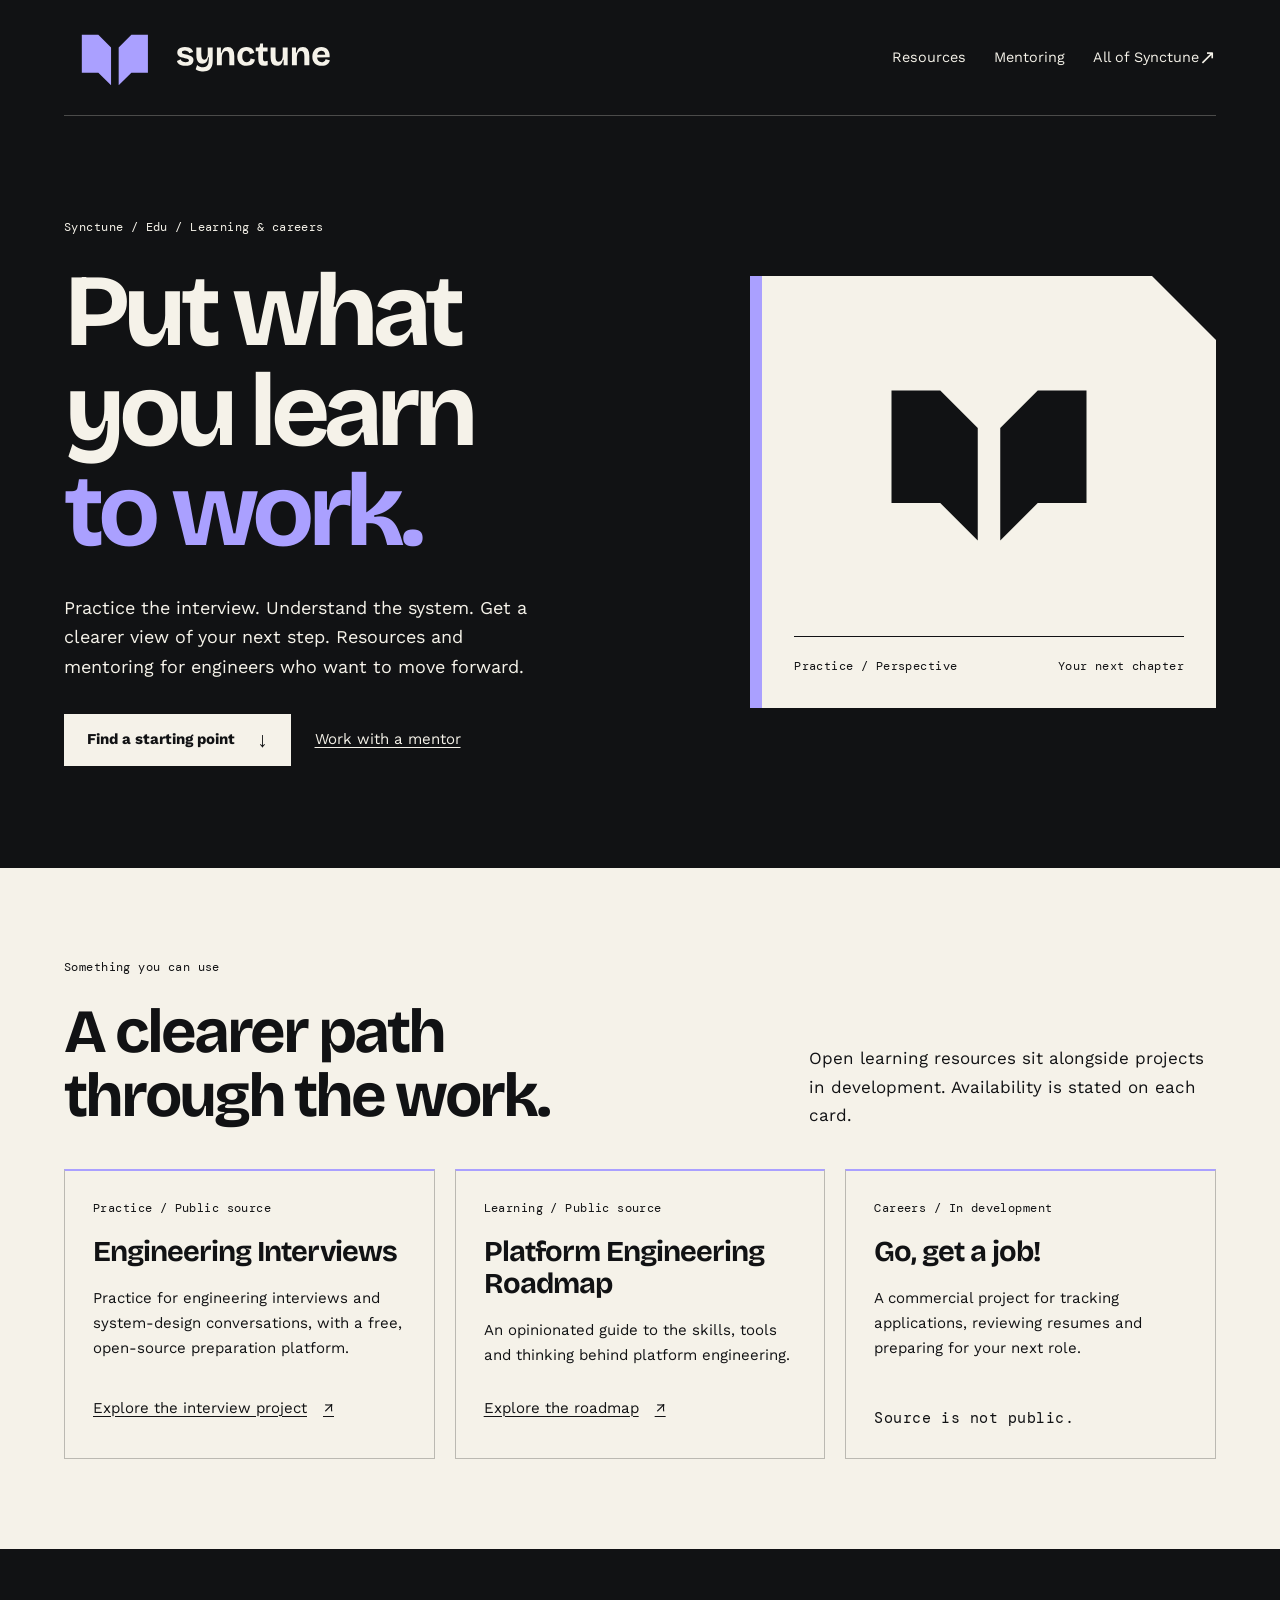
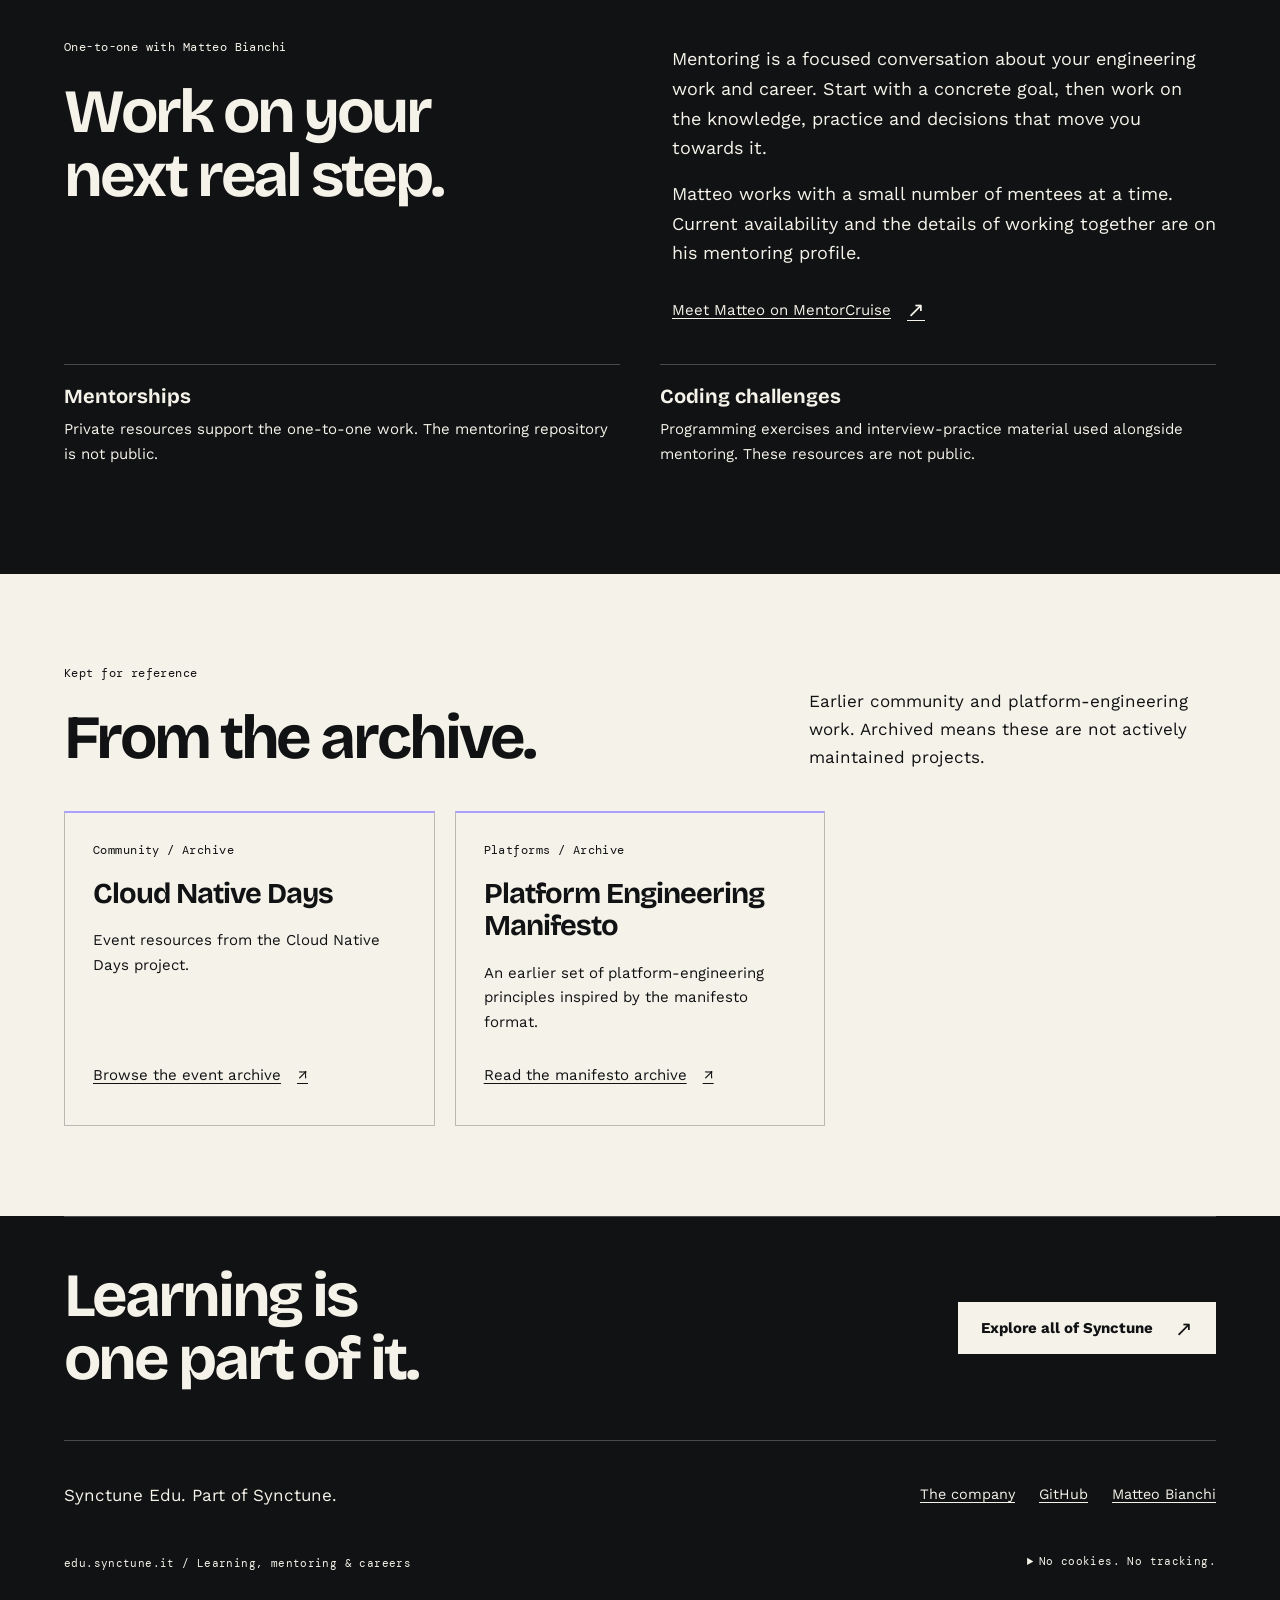
==== index.html @ d2a03fad "Build dependency-free Synctune Edu website" ====
<!doctype html>
<html lang="en">
<head>
  <meta charset="utf-8">
  <meta name="viewport" content="width=device-width, initial-scale=1">
  <meta name="description" content="Synctune Edu brings together engineering interview practice, career tools, platform engineering resources and one-to-one mentoring with Matteo Bianchi.">
  <meta name="theme-color" content="#111214">
  <meta property="og:type" content="website">
  <meta property="og:title" content="Synctune Edu | Put what you learn to work">
  <meta property="og:description" content="Practical resources for engineering, learning and the next step in your career. A branch of Synctune.">
  <meta property="og:url" content="https://edu.synctune.it/">
  <meta property="og:image" content="https://edu.synctune.it/assets/social.png">
  <meta property="og:image:alt" content="Synctune Edu's lavender Open folio symbol and wordmark.">
  <link rel="canonical" href="https://edu.synctune.it/">
  <link rel="icon" href="assets/favicon.svg" type="image/svg+xml">
  <link rel="apple-touch-icon" href="assets/apple-touch-icon.png">
  <link rel="stylesheet" href="assets/styles.css">
  <link rel="stylesheet" href="assets/brand.css">
  <link rel="preload" href="assets/fonts/BricolageGrotesque-Bold.ttf" as="font" type="font/ttf" crossorigin>
  <title>Synctune Edu | Put what you learn to work</title>
</head>
<body>
  <a class="skip-link" href="#main">Skip to content</a>
  <header class="site-header wrap">
    <a class="brand" href="index.html"><img src="assets/logo.svg" alt="Synctune Edu home" width="881" height="320"></a>
    <nav class="site-nav" aria-label="Main navigation"><a href="#resources">Resources</a><a href="#mentoring">Mentoring</a><a href="https://synctune.it">All of Synctune <span class="arrow" aria-hidden="true">&#8599;</span></a></nav>
  </header>
  <main id="main" tabindex="-1">
    <section class="branch-hero wrap" aria-labelledby="hero-title">
      <div class="hero-copy"><p class="eyebrow">Synctune / Edu / Learning &amp; careers</p><h1 id="hero-title">Put what<br>you learn<br><span class="accent">to work.</span></h1><p>Practice the interview. Understand the system. Get a clearer view of your next step. Resources and mentoring for engineers who want to move forward.</p><div class="actions"><a class="button" href="#resources">Find a starting point <span class="arrow" aria-hidden="true">&#8595;</span></a><a class="text-link" href="#mentoring">Work with a mentor</a></div></div>
      <div class="hero-art folio" aria-hidden="true"><img src="assets/symbol-ink.svg" alt="" width="320" height="320"><div class="art-caption"><span>Practice / Perspective</span><span>Your next chapter</span></div></div>
    </section>
    <section id="resources" class="section light" aria-labelledby="resources-title">
      <div class="wrap">
        <div class="section-heading"><div><p class="eyebrow">Something you can use</p><h2 id="resources-title">A clearer path<br>through the work.</h2></div><p>Open learning resources sit alongside projects in development. Availability is stated on each card.</p></div>
        <div class="cards">
          <article class="card"><p class="meta">Practice / Public source</p><h3>Engineering Interviews</h3><p>Practice for engineering interviews and system-design conversations, with a free, open-source preparation platform.</p><a class="text-link" href="https://github.com/mbianchidev/engineering-interviews">Explore the interview project <span aria-hidden="true">&#8599;</span></a></article>
          <article class="card"><p class="meta">Learning / Public source</p><h3>Platform Engineering Roadmap</h3><p>An opinionated guide to the skills, tools and thinking behind platform engineering.</p><a class="text-link" href="https://github.com/mbianchidev/platform-engineering-roadmap">Explore the roadmap <span aria-hidden="true">&#8599;</span></a></article>
          <article class="card"><p class="meta">Careers / In development</p><h3>Go, get a job!</h3><p>A commercial project for tracking applications, reviewing resumes and preparing for your next role.</p><p class="availability">Source is not public.</p></article>
        </div>
      </div>
    </section>
    <section id="mentoring" class="section wrap" aria-labelledby="mentoring-title">
      <div class="split">
        <div><p class="eyebrow">One-to-one with Matteo Bianchi</p><h2 id="mentoring-title">Work on your<br>next real step.</h2></div>
        <div class="split-copy"><p>Mentoring is a focused conversation about your engineering work and career. Start with a concrete goal, then work on the knowledge, practice and decisions that move you towards it.</p><p>Matteo works with a small number of mentees at a time. Current availability and the details of working together are on his mentoring profile.</p><a class="text-link" href="https://mentorcruise.com/mentor/matteobianchi/">Meet Matteo on MentorCruise <span class="arrow" aria-hidden="true">&#8599;</span></a></div>
      </div>
      <ul class="service-list">
        <li><strong>Mentorships</strong><span>Private resources support the one-to-one work. The mentoring repository is not public.</span></li>
        <li><strong>Coding challenges</strong><span>Programming exercises and interview-practice material used alongside mentoring. These resources are not public.</span></li>
      </ul>
    </section>
    <section class="section light" aria-labelledby="archive-title">
      <div class="wrap"><div class="section-heading"><div><p class="eyebrow">Kept for reference</p><h2 id="archive-title">From the archive.</h2></div><p>Earlier community and platform-engineering work. Archived means these are not actively maintained projects.</p></div>
        <div class="cards">
          <article class="card"><p class="meta">Community / Archive</p><h3>Cloud Native Days</h3><p>Event resources from the Cloud Native Days project.</p><a class="text-link" href="https://github.com/mbianchidev/cloud-native-days">Browse the event archive <span aria-hidden="true">&#8599;</span></a></article>
          <article class="card"><p class="meta">Platforms / Archive</p><h3>Platform Engineering Manifesto</h3><p>An earlier set of platform-engineering principles inspired by the manifesto format.</p><a class="text-link" href="https://github.com/mbianchidev/platform-engineering-manifesto">Read the manifesto archive <span aria-hidden="true">&#8599;</span></a></article>
        </div>
      </div>
    </section>
    <div class="contact-band wrap"><h2>Learning is<br>one part of it.</h2><a class="button" href="https://synctune.it/projects.html">Explore all of Synctune <span class="arrow" aria-hidden="true">&#8599;</span></a></div>
  </main>
  <footer class="site-footer wrap">
    <div class="footer-top"><p>Synctune Edu. Part of Synctune.</p><nav class="footer-links" aria-label="Footer navigation"><a href="https://synctune.it">The company</a><a href="https://github.com/synctune-edu">GitHub</a><a href="https://mbianchi.dev">Matteo Bianchi</a></nav></div>
    <div class="footer-bottom"><span>edu.synctune.it / Learning, mentoring &amp; careers</span><details class="privacy"><summary>No cookies. No tracking.</summary><p>No analytics, cookies or third-party widgets load on this page. Fonts and artwork are local. Hosting providers may process standard request data; mentoring platforms and other linked sites have their own privacy policies.</p></details></div>
  </footer>
</body>
</html>
---- assets/styles.css ----
@font-face {
  font-family: "Bricolage Grotesque";
  src: url("fonts/BricolageGrotesque-Bold.ttf") format("truetype");
  font-weight: 700;
  font-style: normal;
  font-display: swap;
}

@font-face {
  font-family: "Work Sans";
  src: url("fonts/WorkSans-Regular.ttf") format("truetype");
  font-weight: 400;
  font-style: normal;
  font-display: swap;
}

@font-face {
  font-family: "Work Sans";
  src: url("fonts/WorkSans-Bold.ttf") format("truetype");
  font-weight: 700;
  font-style: normal;
  font-display: swap;
}

@font-face {
  font-family: "DM Mono";
  src: url("fonts/DMMono-Regular.ttf") format("truetype");
  font-weight: 400;
  font-style: normal;
  font-display: swap;
}

:root {
  color-scheme: dark;
  --ink: #111214;
  --paper: #F5F2E9;
  --rule: rgb(245 242 233 / 25%);
  --gutter: clamp(20px, 5vw, 80px);
  font-family: "Work Sans", sans-serif;
  font-synthesis: none;
  color: var(--paper);
  background: var(--ink);
}

* { box-sizing: border-box; }

html { scroll-padding-top: 24px; }

body {
  margin: 0;
  font-size: 17px;
  line-height: 1.65;
}

::selection {
  color: var(--ink);
  background: var(--signal);
}

a {
  color: inherit;
  text-underline-offset: 0.22em;
  text-decoration-thickness: 1px;
}

:focus-visible {
  outline: 3px solid currentColor;
  outline-offset: 6px;
}

img {
  display: block;
  max-width: 100%;
  height: auto;
}

h1,
h2,
h3,
p,
figure { margin: 0; }

h1,
h2,
h3 {
  font-family: "Bricolage Grotesque", sans-serif;
  font-weight: 700;
  text-wrap: balance;
}

h1 {
  font-size: clamp(3.75rem, 8vw, 7.5rem);
  line-height: 0.98;
  letter-spacing: -0.065em;
}

h2 {
  font-size: clamp(2.4rem, 4.8vw, 4.5rem);
  line-height: 1.04;
  letter-spacing: -0.05em;
}

h3 {
  font-size: 1.8rem;
  line-height: 1.12;
  letter-spacing: -0.035em;
}

p { max-width: 62ch; }
p + p { margin-top: 1rem; }

.wrap {
  width: min(1280px, calc(100% - var(--gutter) * 2));
  margin-inline: auto;
}

.skip-link {
  position: absolute;
  z-index: 10;
  top: 12px;
  left: var(--gutter);
  padding: 12px 20px;
  color: var(--ink);
  background: var(--paper);
  transform: translateY(-160%);
}

.skip-link:focus { transform: none; }

.site-header {
  display: flex;
  justify-content: space-between;
  align-items: center;
  gap: 20px;
  min-height: 116px;
  border-bottom: 1px solid var(--rule);
}

.brand {
  display: block;
  flex: 0 0 auto;
  width: 280px;
}

.site-nav {
  display: flex;
  flex-wrap: wrap;
  align-items: center;
  gap: 8px 28px;
}

.site-nav a,
.footer-links a {
  display: inline-flex;
  align-items: center;
  min-height: 44px;
  font-size: 0.9rem;
}

.site-nav a { text-decoration: none; }
.site-nav a:hover { color: var(--signal); text-decoration: underline; }

.eyebrow,
.meta,
.art-caption,
.availability,
.footer-bottom {
  font-family: "DM Mono", monospace;
  font-size: 0.75rem;
  font-weight: 400;
  letter-spacing: 0.035em;
  line-height: 1.6;
}

.eyebrow { margin-bottom: 24px; }
.accent { color: var(--signal); }

.branch-hero {
  display: grid;
  grid-template-columns: 1.15fr 0.85fr;
  align-items: center;
  gap: 56px;
  padding-block: clamp(56px, 8vw, 112px);
}

.hero-copy > p:not(.eyebrow) {
  max-width: 44ch;
  margin-top: 30px;
  font-size: 1.125rem;
}

.actions {
  display: flex;
  align-items: center;
  flex-wrap: wrap;
  gap: 12px 24px;
  margin-top: 32px;
}

.button {
  display: inline-flex;
  align-items: center;
  justify-content: center;
  gap: 22px;
  min-height: 52px;
  padding: 12px 22px;
  border: 1px solid var(--paper);
  color: var(--ink);
  background: var(--paper);
  font-size: 0.94rem;
  font-weight: 700;
  line-height: 1.4;
  text-decoration: none;
}

.button:hover {
  border-color: var(--signal);
  background: var(--signal);
}

.light .button {
  border-color: var(--ink);
  color: var(--paper);
  background: var(--ink);
}

.light .button:hover {
  color: var(--ink);
  background: var(--paper);
}

.text-link {
  display: inline-flex;
  align-items: center;
  gap: 16px;
  min-height: 44px;
  font-size: 0.94rem;
}

.arrow {
  display: inline-block;
  flex: 0 0 auto;
  font-family: sans-serif;
  font-size: 1.4em;
  line-height: 1;
}

.hero-art {
  position: relative;
  display: flex;
  flex-direction: column;
  align-items: center;
  justify-content: center;
  min-height: 420px;
  padding: 32px;
  border-block: 1px solid var(--rule);
  isolation: isolate;
}

.hero-art > img {
  z-index: 1;
  width: min(100%, 300px);
}

.art-caption {
  z-index: 1;
  display: flex;
  justify-content: space-between;
  flex-wrap: wrap;
  gap: 12px;
  width: 100%;
  margin-top: 28px;
}

.section { padding-block: clamp(56px, 7vw, 96px); }

.light {
  color-scheme: light;
  --rule: rgb(17 18 20 / 25%);
  color: var(--ink);
  background: var(--paper);
}

.section-heading {
  display: flex;
  align-items: end;
  justify-content: space-between;
  gap: 32px;
  margin-bottom: 40px;
}

.section-heading h2 { max-width: 17ch; }
.section-heading > p { max-width: 37ch; }

.feature {
  display: grid;
  grid-template-columns: 0.85fr 1.15fr;
  align-items: center;
  gap: 56px;
}

.feature-art {
  display: flex;
  flex-direction: column;
  align-items: center;
  justify-content: center;
  min-height: 310px;
  padding: 32px;
  border-top: 4px solid var(--signal);
  color: var(--paper);
  background: var(--ink);
}

.feature-art img { width: 180px; }
.feature-art .meta { margin-top: 16px; }

.feature-type {
  color: var(--signal);
  font-family: "Bricolage Grotesque", sans-serif;
  font-size: clamp(5rem, 12vw, 10rem);
  line-height: 1;
  letter-spacing: -0.07em;
}

.feature-copy h2 { margin-bottom: 24px; }
.feature-copy .meta { margin-bottom: 16px; }

.cards {
  display: grid;
  grid-template-columns: repeat(3, minmax(0, 1fr));
  gap: 20px;
}

.card {
  display: flex;
  flex-direction: column;
  align-items: start;
  gap: 18px;
  min-height: 272px;
  padding: 28px;
  border: 1px solid var(--rule);
  border-top: 2px solid var(--signal);
}

.card h3 { overflow-wrap: anywhere; }
.card p:not(.meta) { font-size: 0.94rem; }
.card > a,
.card > .availability { margin-top: auto; }
.availability { padding-top: 8px; color: var(--signal); }
.light .availability { color: var(--ink); }

.split {
  display: grid;
  grid-template-columns: 1fr 1fr;
  gap: 64px;
  align-items: start;
}

.split h2 { max-width: 14ch; }
.split-copy { padding-top: 6px; }
.split-copy > p { font-size: 1.125rem; }
.split-copy .text-link { margin-top: 20px; }

.note {
  margin-top: 36px;
  padding-left: 24px;
  border-left: 2px solid var(--signal);
  font-size: 0.875rem;
}

.service-list {
  display: grid;
  grid-template-columns: 1fr 1fr;
  gap: 0 40px;
  padding: 0;
  margin: 32px 0 0;
  list-style: none;
}

.service-list li {
  padding-block: 18px;
  border-top: 1px solid var(--rule);
}

.service-list strong {
  display: block;
  font-family: "Bricolage Grotesque", sans-serif;
  font-size: 1.25rem;
  line-height: 1.3;
}

.service-list span { display: block; margin-top: 8px; font-size: 0.94rem; }

.contact-band {
  display: flex;
  align-items: center;
  flex-wrap: wrap;
  justify-content: space-between;
  gap: 32px;
  padding-block: 48px;
  border-top: 1px solid var(--rule);
}

.contact-band h2 { max-width: 17ch; }

.site-footer {
  padding-block: 32px;
  border-top: 1px solid var(--rule);
}

.footer-top,
.footer-bottom {
  display: flex;
  flex-wrap: wrap;
  justify-content: space-between;
  align-items: center;
  gap: 16px 32px;
}

.footer-top { margin-bottom: 24px; }
.footer-links { display: flex; flex-wrap: wrap; gap: 4px 24px; }
.footer-bottom { font-size: 0.6875rem; }
.footer-bottom > a { display: inline-flex; align-items: center; min-height: 44px; }

.privacy { max-width: 65ch; }
.privacy summary { cursor: pointer; min-height: 44px; padding-block: 12px; }
.privacy p { margin-block: 8px 20px; font-family: "Work Sans", sans-serif; font-size: 0.875rem; letter-spacing: normal; }

@media (max-width: 1000px) {
  .branch-hero { gap: 32px; }
  h1 { font-size: clamp(3.5rem, 8vw, 6rem); }
  .hero-art { min-height: 350px; padding: 20px; }
  .cards { grid-template-columns: repeat(2, minmax(0, 1fr)); }
  .feature { gap: 32px; }
  .split { gap: 32px; }
}

@media (max-width: 700px) {
  .site-header { flex-direction: column; align-items: start; gap: 0; padding-bottom: 16px; }
  .brand { width: 248px; margin-left: -8px; }
  .site-nav { width: 100%; justify-content: space-between; gap: 8px 16px; }
  .site-nav a { font-size: 0.875rem; }
  .branch-hero { grid-template-columns: 1fr; gap: 44px; }
  h1 { font-size: clamp(3.5rem, 12.5vw, 5.5rem); }
  .hero-art { min-height: 320px; }
  .hero-art > img { width: 220px; }
  .cards,
  .feature,
  .split,
  .service-list { grid-template-columns: 1fr; }
  .section-heading { flex-direction: column; align-items: start; }
  .feature-art { min-height: 260px; }
  .card { min-height: 230px; }
  .contact-band .button { max-width: 100%; }
}

@media (prefers-reduced-motion: no-preference) {
  .button { transition: background-color 160ms ease, border-color 160ms ease; }
}

@media print {
  :root { color-scheme: light; color: #111214; background: white; }
  .site-header, .site-footer, .hero-art { display: none; }
  .branch-hero { display: block; }
  .accent, .availability { color: #111214; }
  .cards { grid-template-columns: 1fr 1fr; }
  .card { break-inside: avoid; border-color: #111214; }
}
---- assets/brand.css ----
:root { --signal: #AAA0FF; }

.folio {
  border: 0;
  border-left: 12px solid var(--signal);
  color: var(--ink);
  background: var(--paper);
}

.folio::after {
  content: "";
  position: absolute;
  top: 0;
  right: 0;
  width: 64px;
  height: 64px;
  background: var(--ink);
  clip-path: polygon(0 0, 100% 0, 100% 100%);
}

.folio .art-caption {
  padding-top: 20px;
  border-top: 1px solid var(--ink);
}
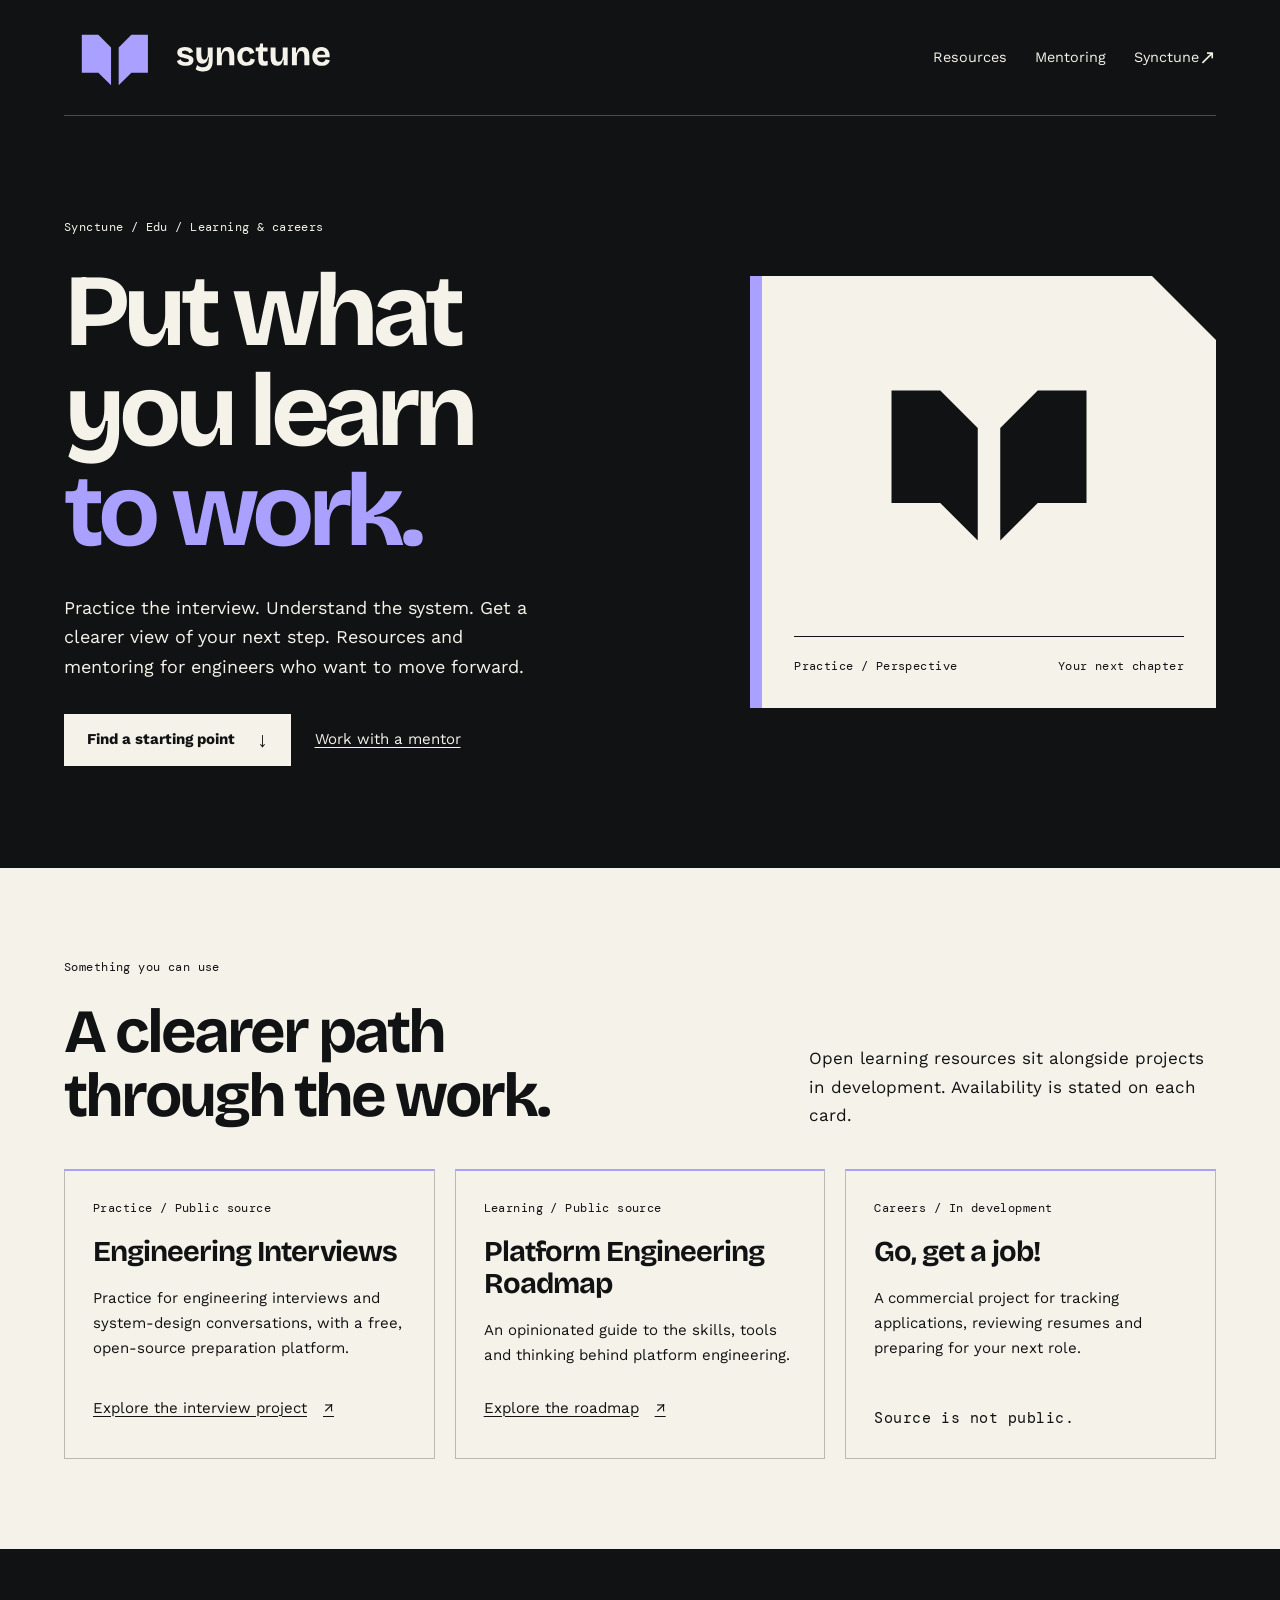
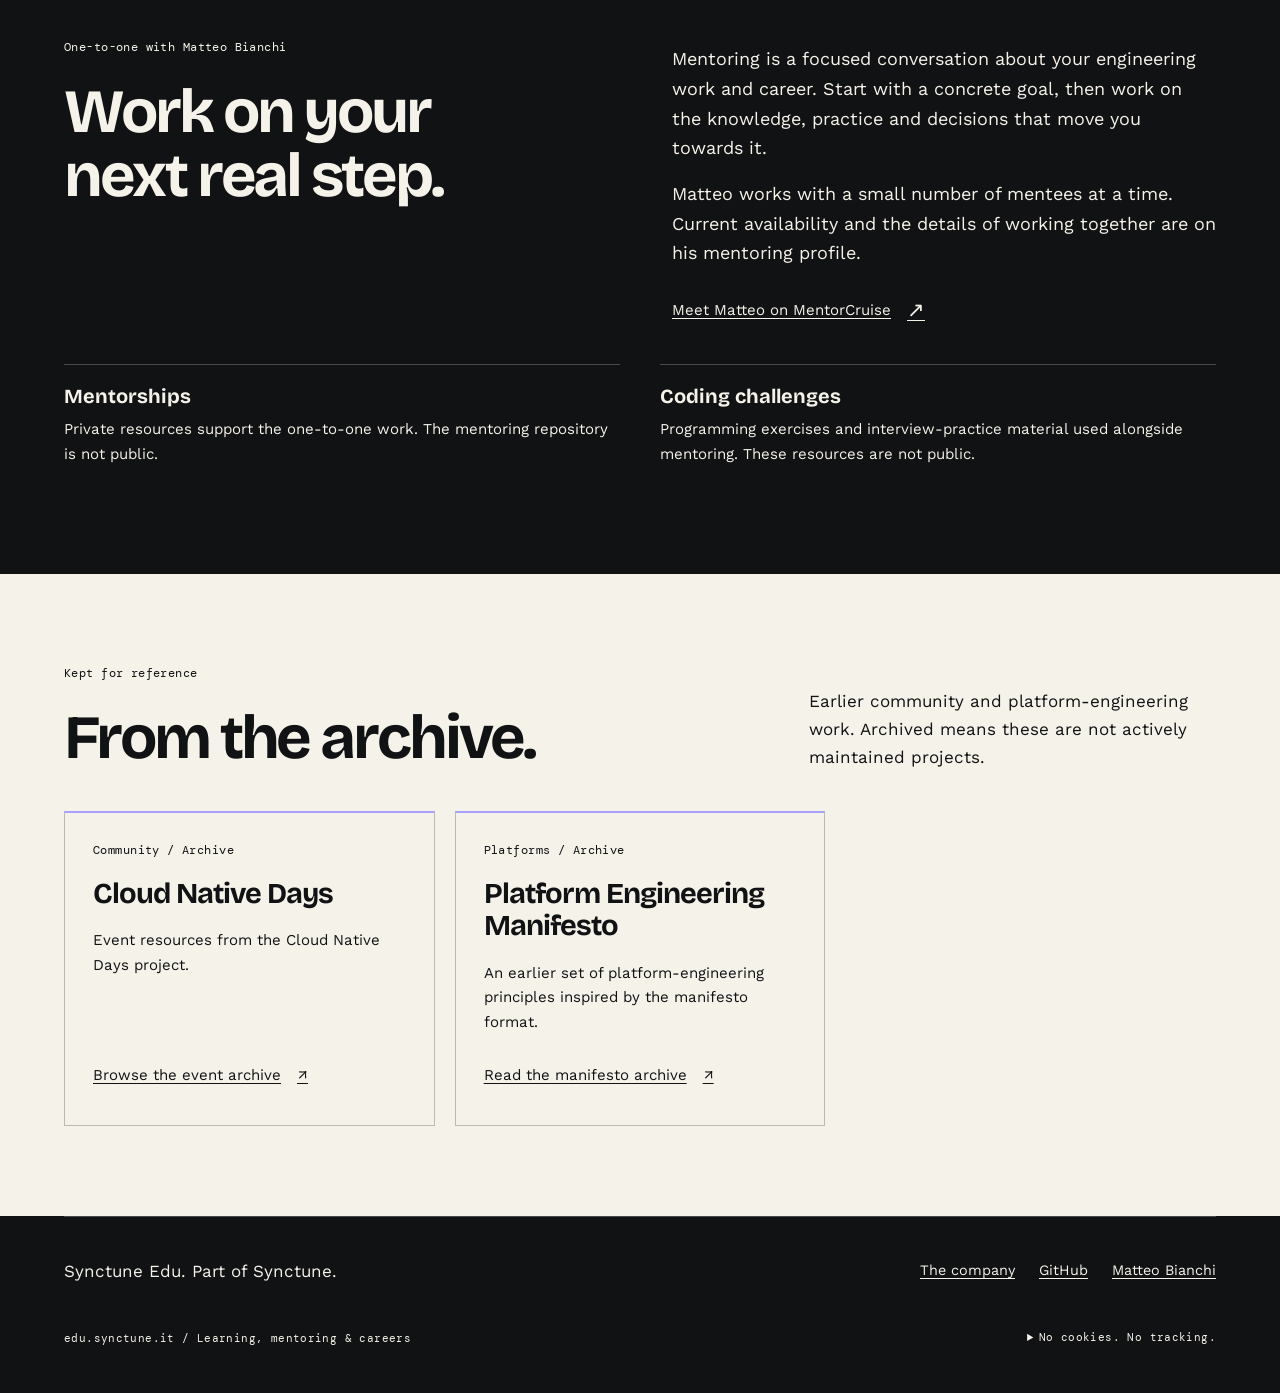
==== commit 54fae42d: "Keep branch website focused on its own work" ====
--- a/index.html
+++ b/index.html
@@ -23,7 +23,7 @@
   <a class="skip-link" href="#main">Skip to content</a>
   <header class="site-header wrap">
     <a class="brand" href="index.html"><img src="assets/logo.svg" alt="Synctune Edu home" width="881" height="320"></a>
-    <nav class="site-nav" aria-label="Main navigation"><a href="#resources">Resources</a><a href="#mentoring">Mentoring</a><a href="https://synctune.it">All of Synctune <span class="arrow" aria-hidden="true">&#8599;</span></a></nav>
+    <nav class="site-nav" aria-label="Main navigation"><a href="#resources">Resources</a><a href="#mentoring">Mentoring</a><a href="https://synctune.it">Synctune <span class="arrow" aria-hidden="true">&#8599;</span></a></nav>
   </header>
   <main id="main" tabindex="-1">
     <section class="branch-hero wrap" aria-labelledby="hero-title">
@@ -58,7 +58,6 @@
         </div>
       </div>
     </section>
-    <div class="contact-band wrap"><h2>Learning is<br>one part of it.</h2><a class="button" href="https://synctune.it/projects.html">Explore all of Synctune <span class="arrow" aria-hidden="true">&#8599;</span></a></div>
   </main>
   <footer class="site-footer wrap">
     <div class="footer-top"><p>Synctune Edu. Part of Synctune.</p><nav class="footer-links" aria-label="Footer navigation"><a href="https://synctune.it">The company</a><a href="https://github.com/synctune-edu">GitHub</a><a href="https://mbianchi.dev">Matteo Bianchi</a></nav></div>
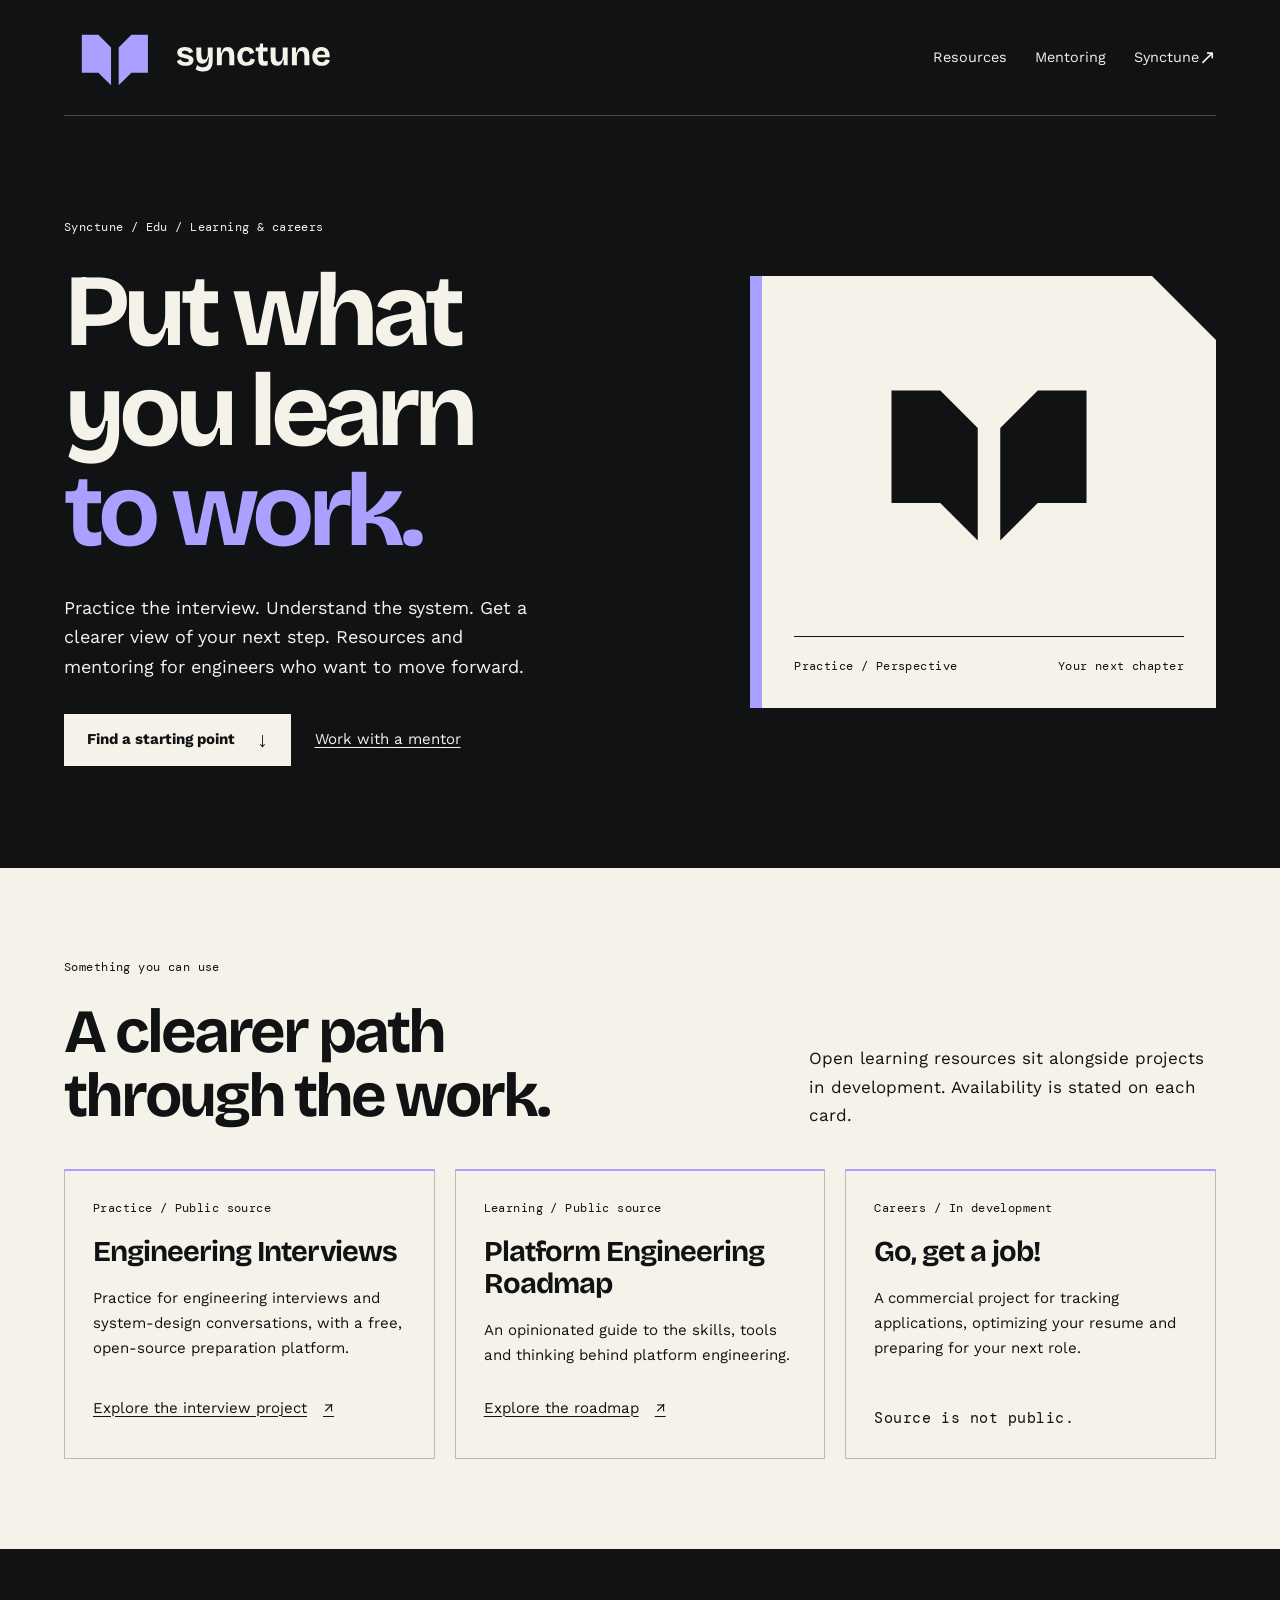
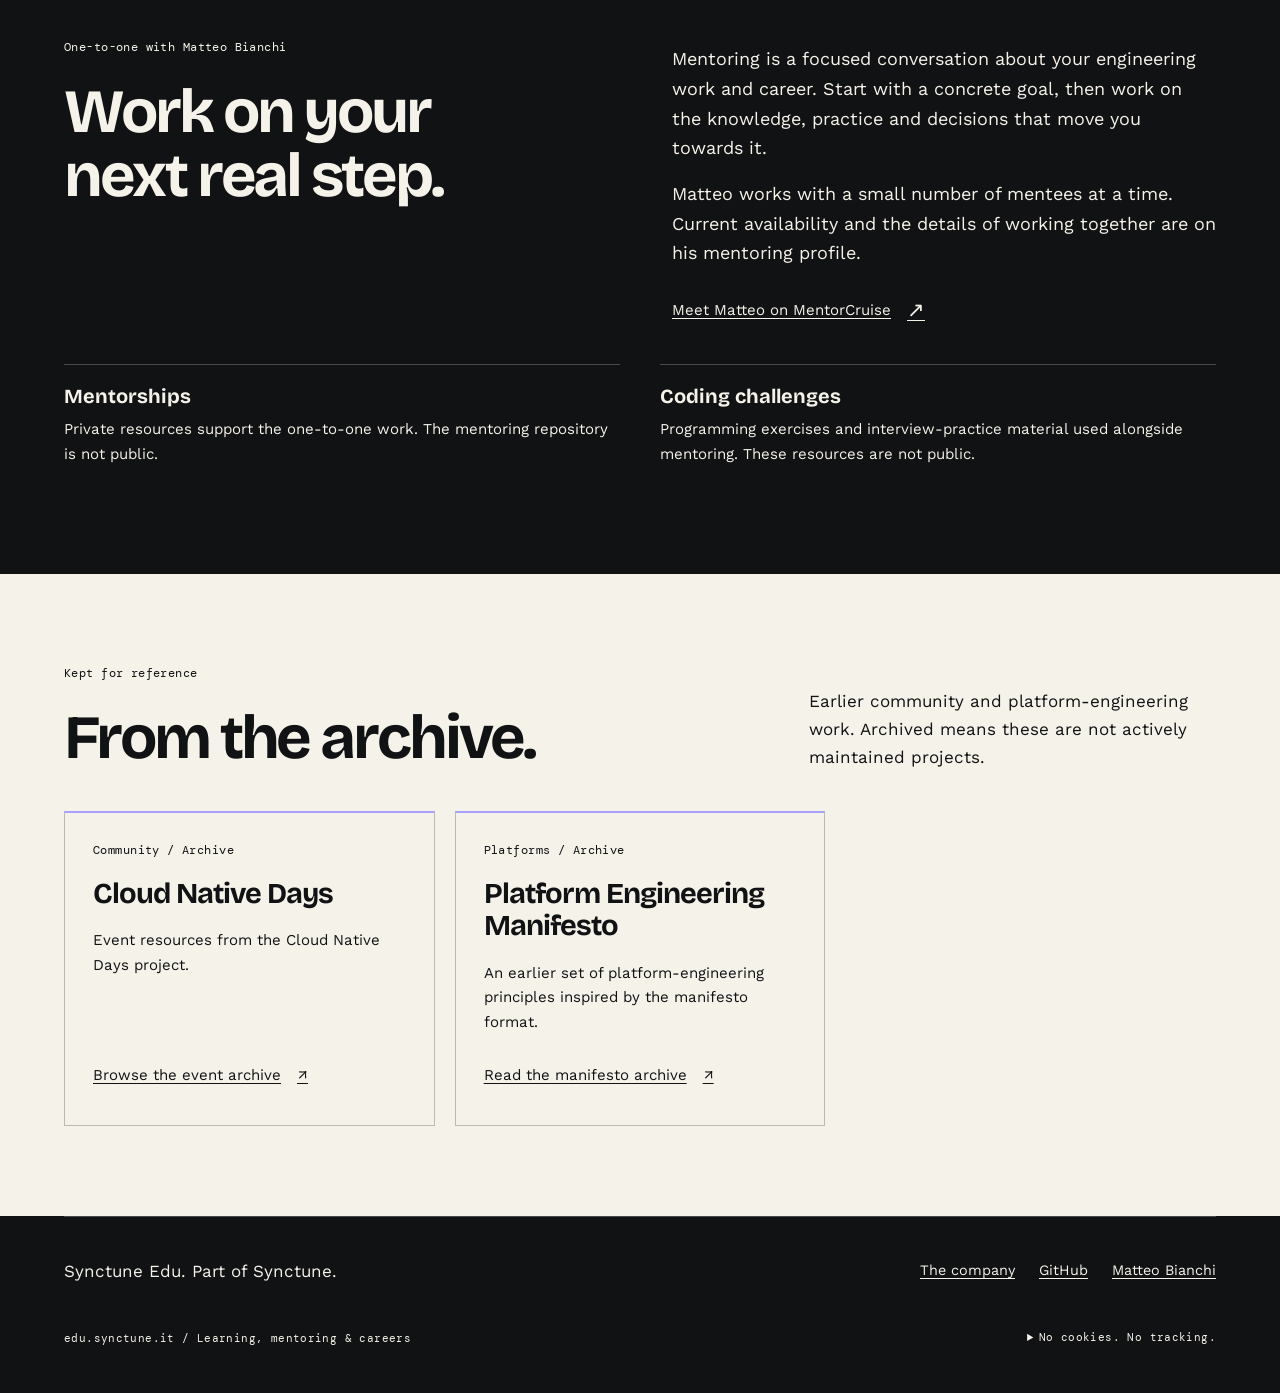
==== commit 373ade60: "Describe resume optimization in the careers project" ====
--- a/index.html
+++ b/index.html
@@ -36,7 +36,7 @@
         <div class="cards">
           <article class="card"><p class="meta">Practice / Public source</p><h3>Engineering Interviews</h3><p>Practice for engineering interviews and system-design conversations, with a free, open-source preparation platform.</p><a class="text-link" href="https://github.com/mbianchidev/engineering-interviews">Explore the interview project <span aria-hidden="true">&#8599;</span></a></article>
           <article class="card"><p class="meta">Learning / Public source</p><h3>Platform Engineering Roadmap</h3><p>An opinionated guide to the skills, tools and thinking behind platform engineering.</p><a class="text-link" href="https://github.com/mbianchidev/platform-engineering-roadmap">Explore the roadmap <span aria-hidden="true">&#8599;</span></a></article>
-          <article class="card"><p class="meta">Careers / In development</p><h3>Go, get a job!</h3><p>A commercial project for tracking applications, reviewing resumes and preparing for your next role.</p><p class="availability">Source is not public.</p></article>
+          <article class="card"><p class="meta">Careers / In development</p><h3>Go, get a job!</h3><p>A commercial project for tracking applications, optimizing your resume and preparing for your next role.</p><p class="availability">Source is not public.</p></article>
         </div>
       </div>
     </section>
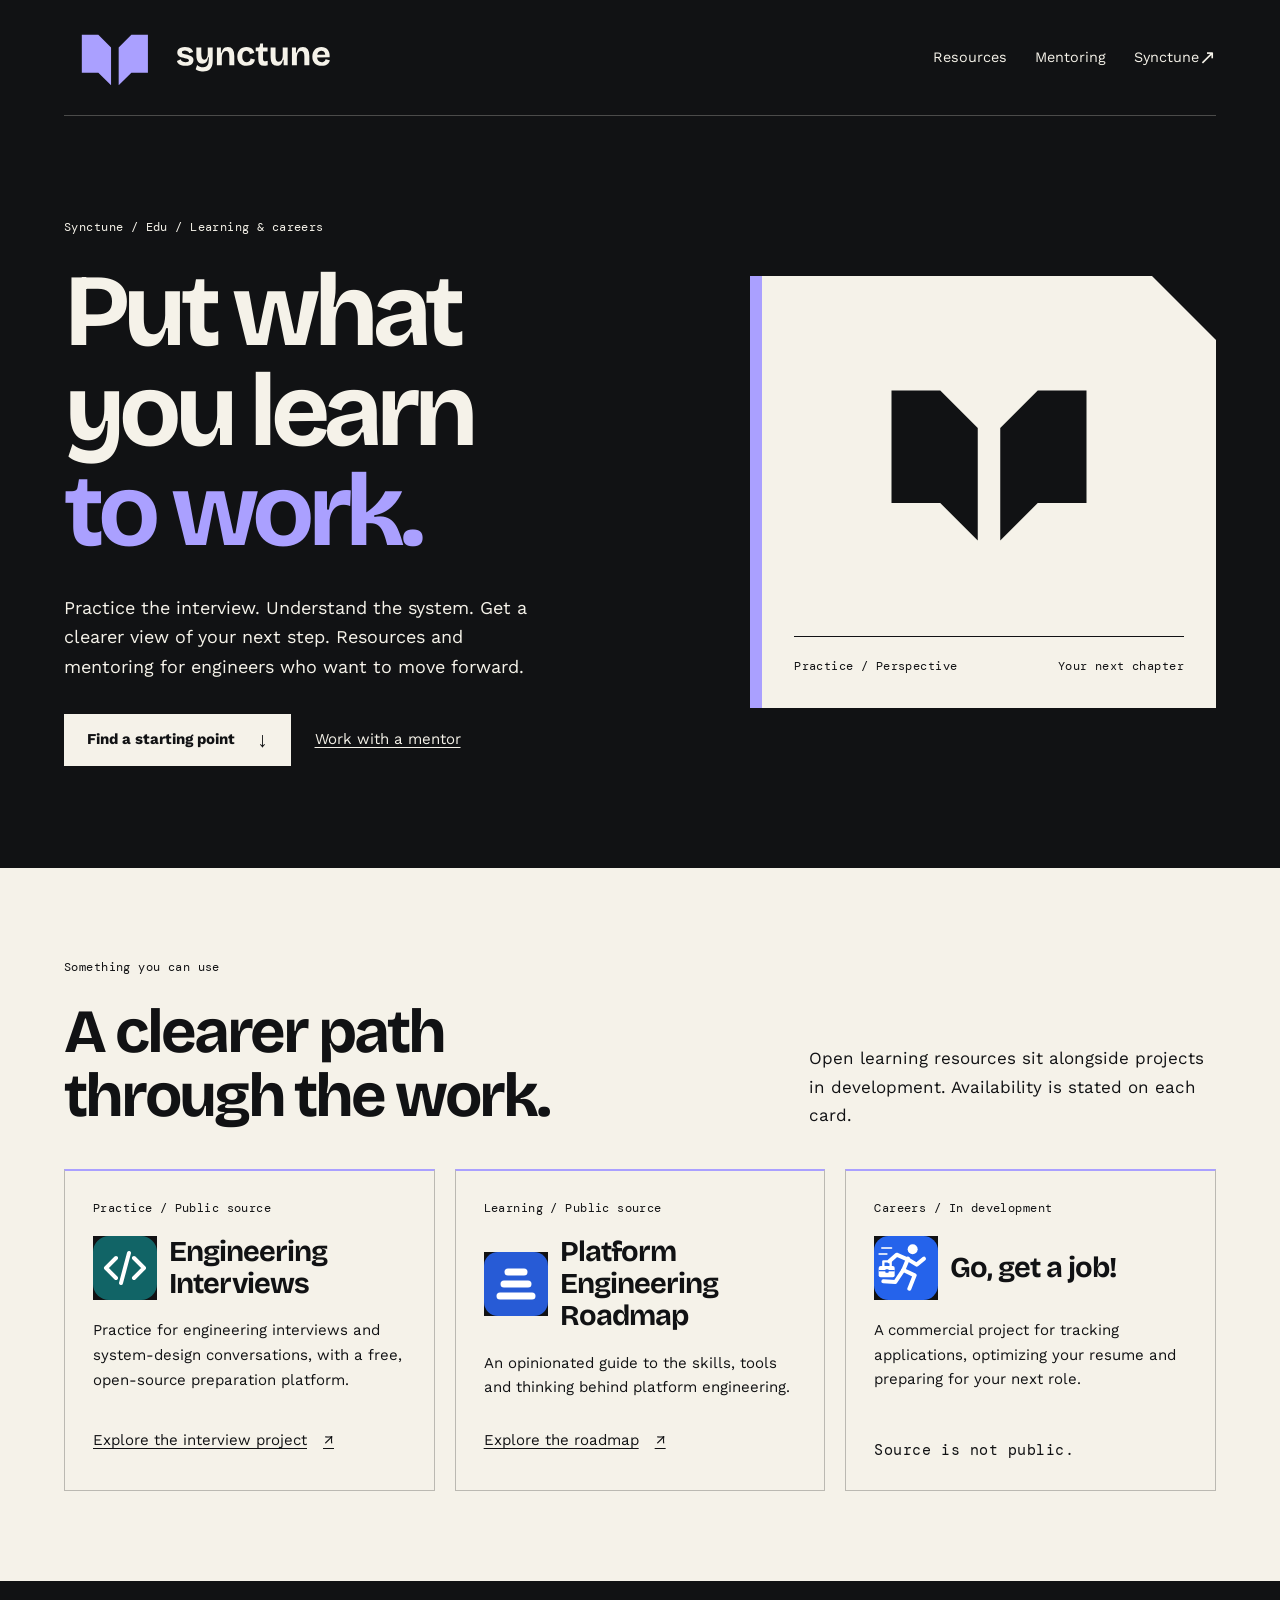
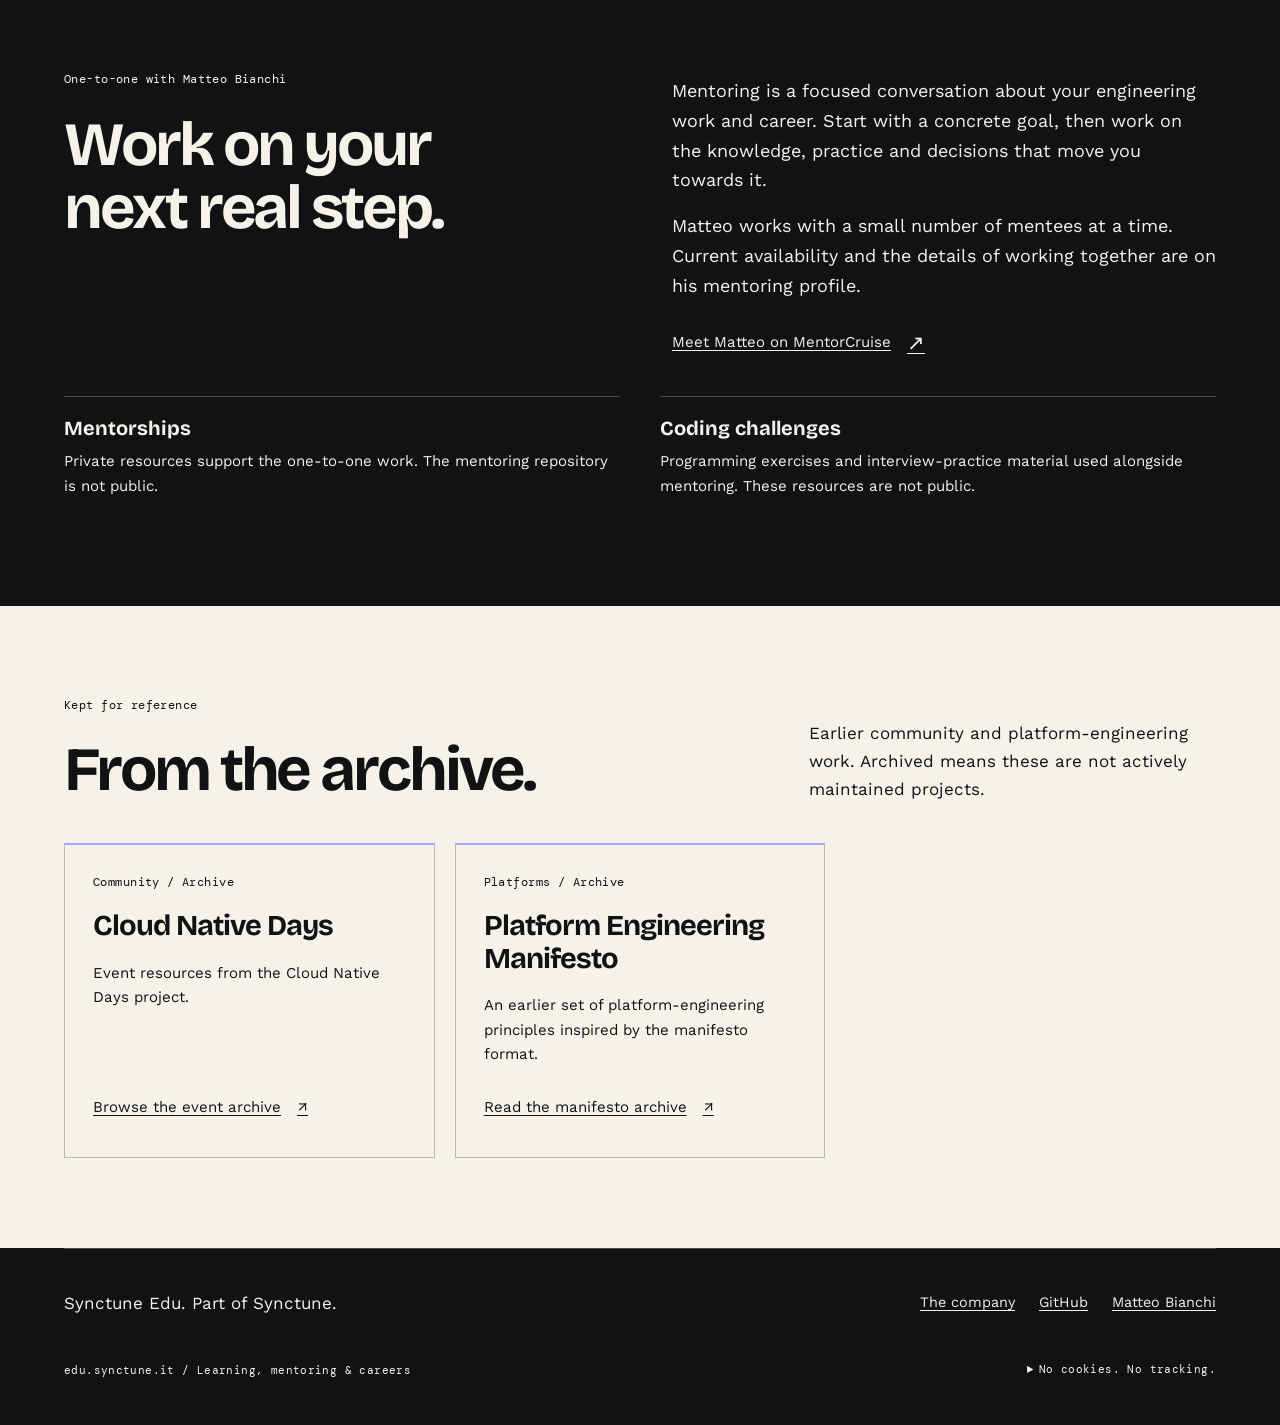
==== commit 33b16c3c: "Show the Edu projects' official marks" ====
--- a/index.html
+++ b/index.html
@@ -34,9 +34,9 @@
       <div class="wrap">
         <div class="section-heading"><div><p class="eyebrow">Something you can use</p><h2 id="resources-title">A clearer path<br>through the work.</h2></div><p>Open learning resources sit alongside projects in development. Availability is stated on each card.</p></div>
         <div class="cards">
-          <article class="card"><p class="meta">Practice / Public source</p><h3>Engineering Interviews</h3><p>Practice for engineering interviews and system-design conversations, with a free, open-source preparation platform.</p><a class="text-link" href="https://github.com/mbianchidev/engineering-interviews">Explore the interview project <span aria-hidden="true">&#8599;</span></a></article>
-          <article class="card"><p class="meta">Learning / Public source</p><h3>Platform Engineering Roadmap</h3><p>An opinionated guide to the skills, tools and thinking behind platform engineering.</p><a class="text-link" href="https://github.com/mbianchidev/platform-engineering-roadmap">Explore the roadmap <span aria-hidden="true">&#8599;</span></a></article>
-          <article class="card"><p class="meta">Careers / In development</p><h3>Go, get a job!</h3><p>A commercial project for tracking applications, optimizing your resume and preparing for your next role.</p><p class="availability">Source is not public.</p></article>
+          <article class="card"><p class="meta">Practice / Public source</p><div class="project-title"><img src="assets/projects/engineering-interviews.svg" alt="" width="64" height="64" loading="lazy"><h3>Engineering Interviews</h3></div><p>Practice for engineering interviews and system-design conversations, with a free, open-source preparation platform.</p><a class="text-link" href="https://github.com/mbianchidev/engineering-interviews">Explore the interview project <span aria-hidden="true">&#8599;</span></a></article>
+          <article class="card"><p class="meta">Learning / Public source</p><div class="project-title"><img src="assets/projects/platform-engineering-roadmap.svg" alt="" width="64" height="64" loading="lazy"><h3>Platform Engineering Roadmap</h3></div><p>An opinionated guide to the skills, tools and thinking behind platform engineering.</p><a class="text-link" href="https://github.com/mbianchidev/platform-engineering-roadmap">Explore the roadmap <span aria-hidden="true">&#8599;</span></a></article>
+          <article class="card"><p class="meta">Careers / In development</p><div class="project-title"><img src="assets/projects/go-get-a-job.svg" alt="" width="96" height="96" loading="lazy"><h3>Go, get a job!</h3></div><p>A commercial project for tracking applications, optimizing your resume and preparing for your next role.</p><p class="availability">Source is not public.</p></article>
         </div>
       </div>
     </section>
--- a/assets/styles.css
+++ b/assets/styles.css
@@ -343,6 +343,22 @@
 }
 
 .card h3 { overflow-wrap: anywhere; }
+
+.project-title {
+  display: flex;
+  align-items: center;
+  gap: 12px;
+  min-width: 0;
+}
+
+.project-title img {
+  flex: 0 0 64px;
+  width: 64px;
+  height: 64px;
+  object-fit: contain;
+  background: var(--ink);
+}
+
 .card p:not(.meta) { font-size: 0.94rem; }
 .card > a,
 .card > .availability { margin-top: auto; }
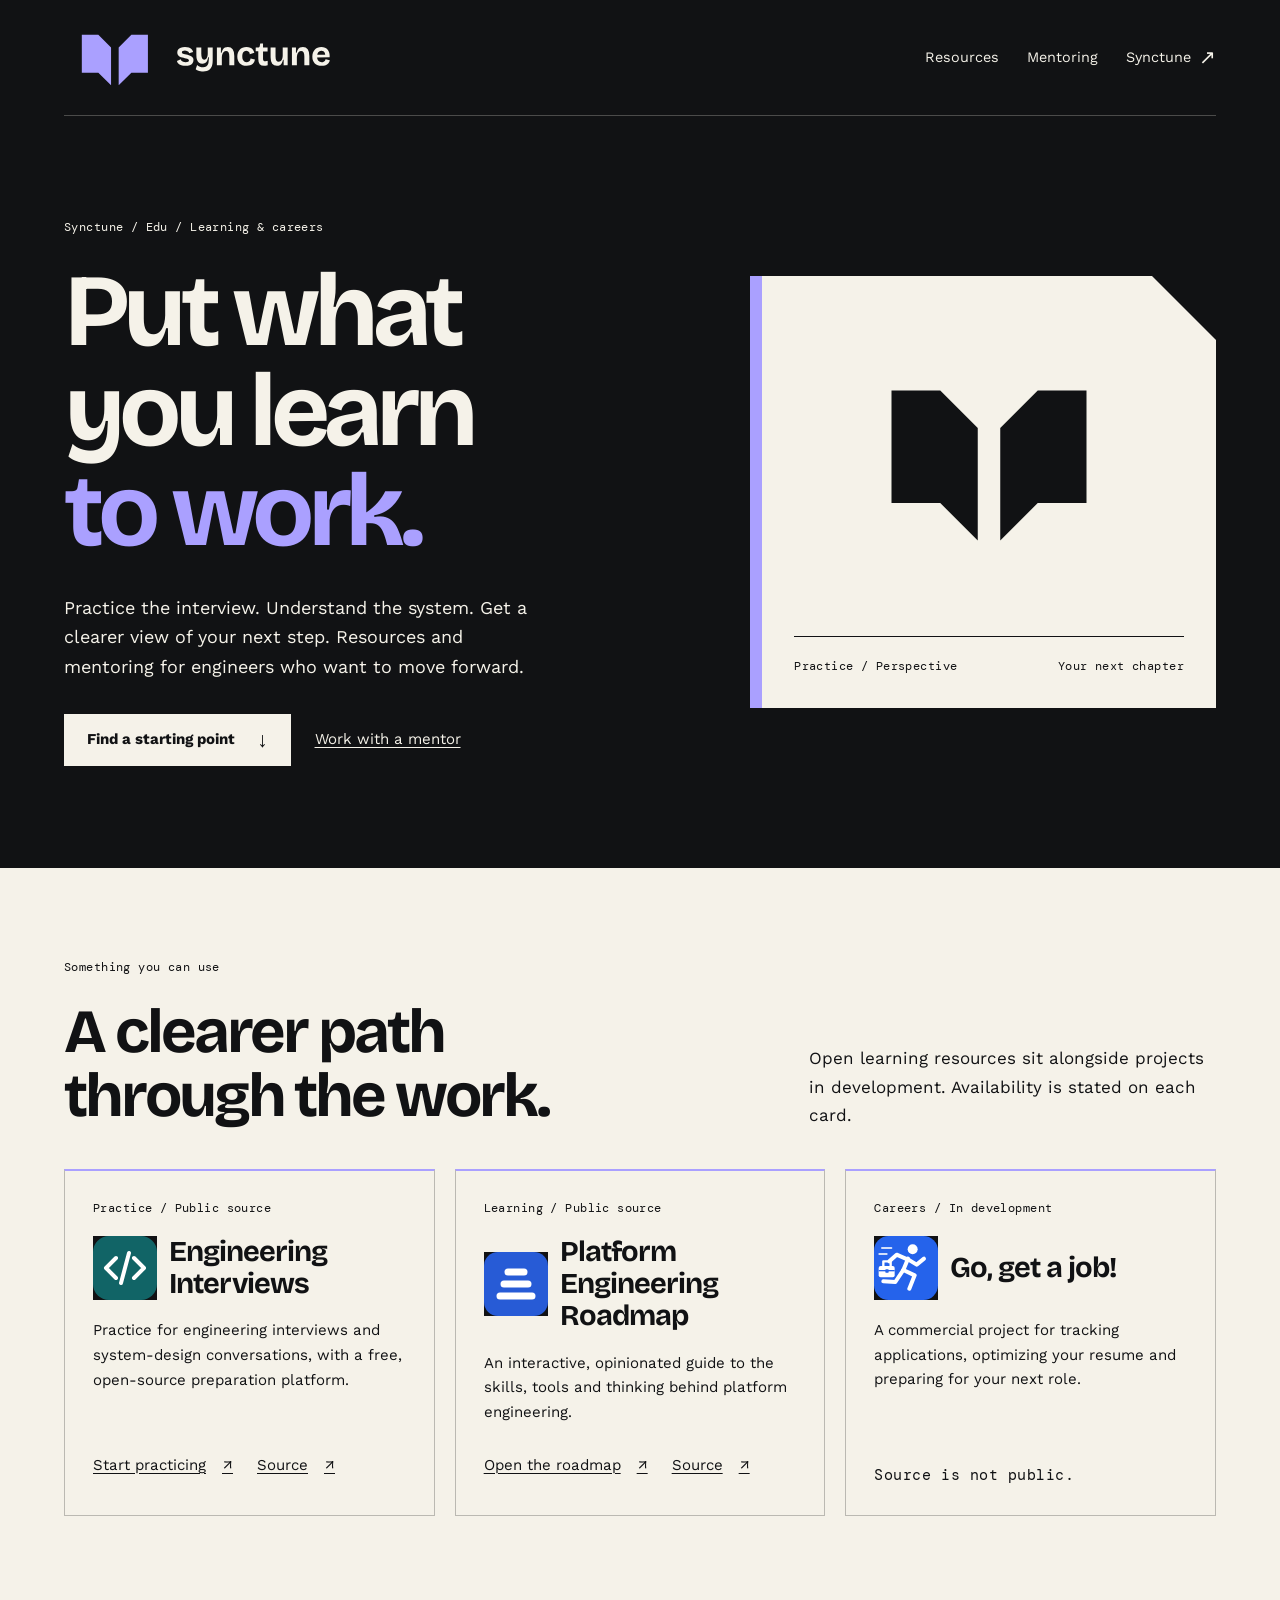
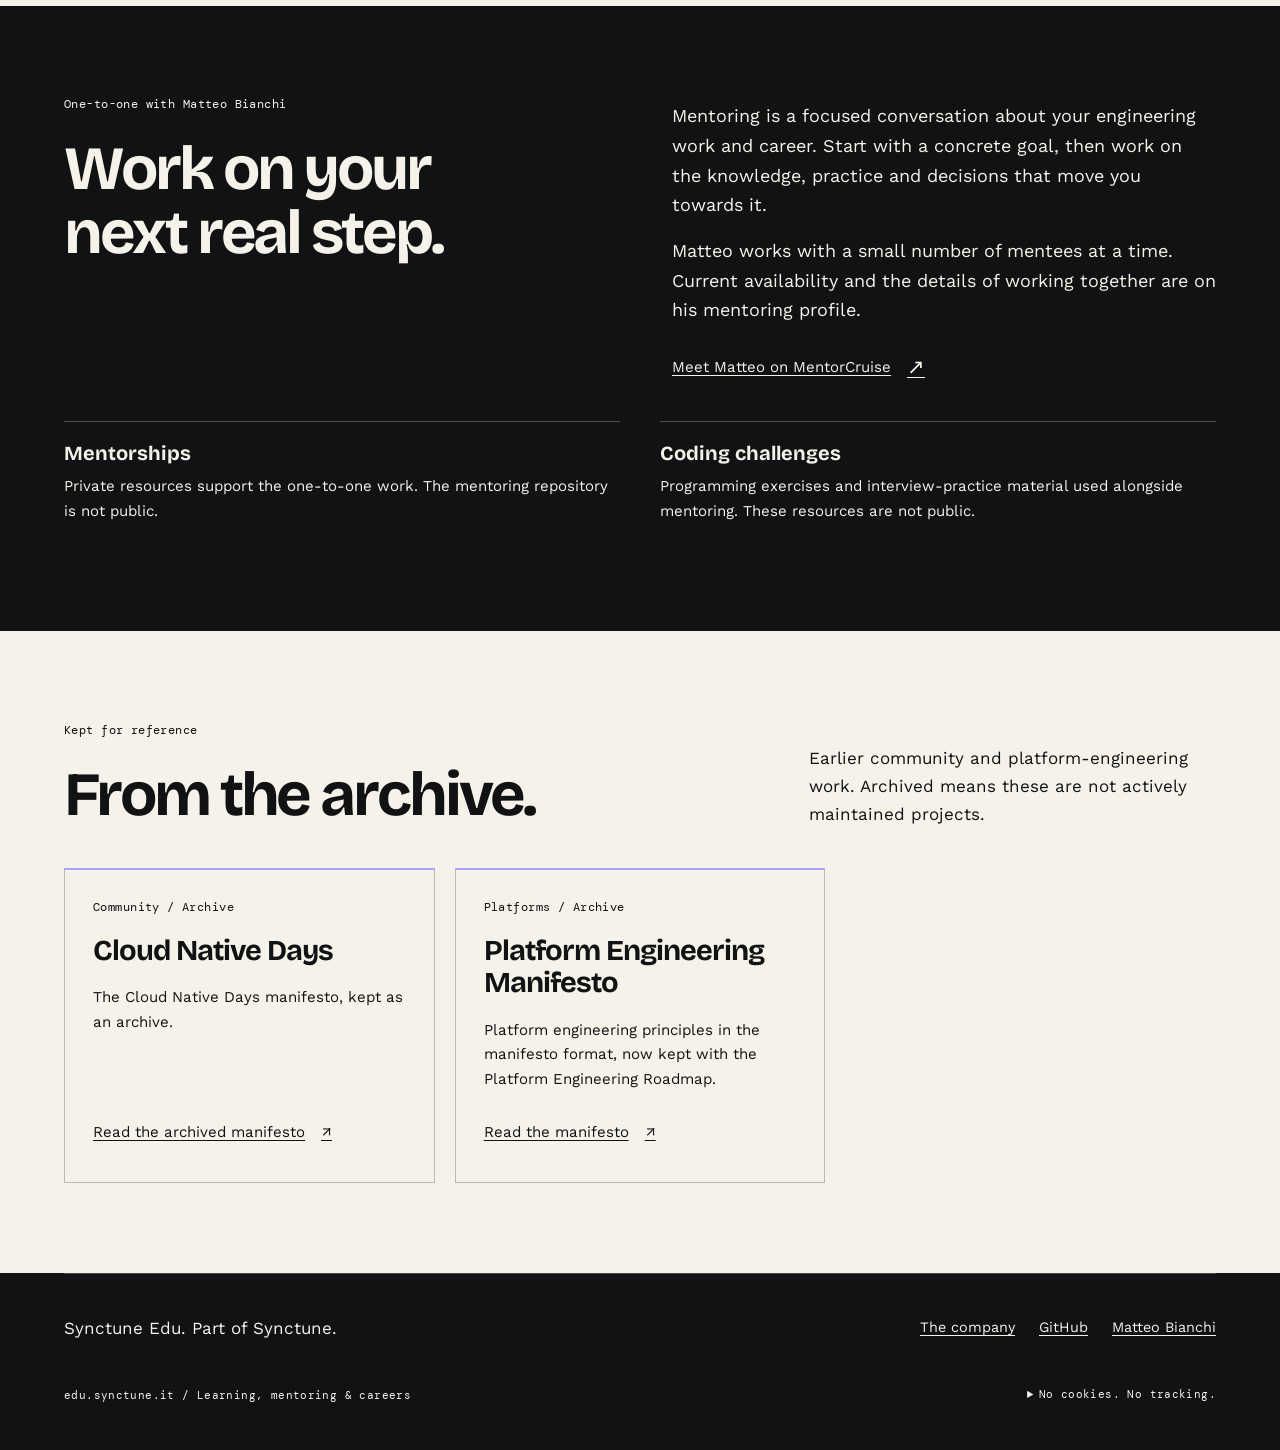
==== commit 4edb5bca: "Fix archive entries and link the live learning sites Cloud Native Days is a manifesto, not event res" ====
--- a/index.html
+++ b/index.html
@@ -34,8 +34,8 @@
       <div class="wrap">
         <div class="section-heading"><div><p class="eyebrow">Something you can use</p><h2 id="resources-title">A clearer path<br>through the work.</h2></div><p>Open learning resources sit alongside projects in development. Availability is stated on each card.</p></div>
         <div class="cards">
-          <article class="card"><p class="meta">Practice / Public source</p><div class="project-title"><img src="assets/projects/engineering-interviews.svg" alt="" width="64" height="64" loading="lazy"><h3>Engineering Interviews</h3></div><p>Practice for engineering interviews and system-design conversations, with a free, open-source preparation platform.</p><a class="text-link" href="https://github.com/mbianchidev/engineering-interviews">Explore the interview project <span aria-hidden="true">&#8599;</span></a></article>
-          <article class="card"><p class="meta">Learning / Public source</p><div class="project-title"><img src="assets/projects/platform-engineering-roadmap.svg" alt="" width="64" height="64" loading="lazy"><h3>Platform Engineering Roadmap</h3></div><p>An opinionated guide to the skills, tools and thinking behind platform engineering.</p><a class="text-link" href="https://github.com/mbianchidev/platform-engineering-roadmap">Explore the roadmap <span aria-hidden="true">&#8599;</span></a></article>
+          <article class="card"><p class="meta">Practice / Public source</p><div class="project-title"><img src="assets/projects/engineering-interviews.svg" alt="" width="64" height="64" loading="lazy"><h3>Engineering Interviews</h3></div><p>Practice for engineering interviews and system-design conversations, with a free, open-source preparation platform.</p><div class="card-links"><a class="text-link" href="https://mbianchidev.github.io/engineering-interviews/">Start practicing <span aria-hidden="true">&#8599;</span></a><a class="text-link" href="https://github.com/mbianchidev/engineering-interviews">Source <span aria-hidden="true">&#8599;</span></a></div></article>
+          <article class="card"><p class="meta">Learning / Public source</p><div class="project-title"><img src="assets/projects/platform-engineering-roadmap.svg" alt="" width="64" height="64" loading="lazy"><h3>Platform Engineering Roadmap</h3></div><p>An interactive, opinionated guide to the skills, tools and thinking behind platform engineering.</p><div class="card-links"><a class="text-link" href="https://platform-engineering-roadmap.mbianchi.dev/">Open the roadmap <span aria-hidden="true">&#8599;</span></a><a class="text-link" href="https://github.com/mbianchidev/platform-engineering-roadmap">Source <span aria-hidden="true">&#8599;</span></a></div></article>
           <article class="card"><p class="meta">Careers / In development</p><div class="project-title"><img src="assets/projects/go-get-a-job.svg" alt="" width="96" height="96" loading="lazy"><h3>Go, get a job!</h3></div><p>A commercial project for tracking applications, optimizing your resume and preparing for your next role.</p><p class="availability">Source is not public.</p></article>
         </div>
       </div>
@@ -53,8 +53,8 @@
     <section class="section light" aria-labelledby="archive-title">
       <div class="wrap"><div class="section-heading"><div><p class="eyebrow">Kept for reference</p><h2 id="archive-title">From the archive.</h2></div><p>Earlier community and platform-engineering work. Archived means these are not actively maintained projects.</p></div>
         <div class="cards">
-          <article class="card"><p class="meta">Community / Archive</p><h3>Cloud Native Days</h3><p>Event resources from the Cloud Native Days project.</p><a class="text-link" href="https://github.com/mbianchidev/cloud-native-days">Browse the event archive <span aria-hidden="true">&#8599;</span></a></article>
-          <article class="card"><p class="meta">Platforms / Archive</p><h3>Platform Engineering Manifesto</h3><p>An earlier set of platform-engineering principles inspired by the manifesto format.</p><a class="text-link" href="https://github.com/mbianchidev/platform-engineering-manifesto">Read the manifesto archive <span aria-hidden="true">&#8599;</span></a></article>
+          <article class="card"><p class="meta">Community / Archive</p><h3>Cloud Native Days</h3><p>The Cloud Native Days manifesto, kept as an archive.</p><a class="text-link" href="https://github.com/mbianchidev/cloud-native-days">Read the archived manifesto <span aria-hidden="true">&#8599;</span></a></article>
+          <article class="card"><p class="meta">Platforms / Archive</p><h3>Platform Engineering Manifesto</h3><p>Platform engineering principles in the manifesto format, now kept with the Platform Engineering Roadmap.</p><a class="text-link" href="https://github.com/mbianchidev/platform-engineering-roadmap/blob/main/platform-engineering-manifesto.md">Read the manifesto <span aria-hidden="true">&#8599;</span></a></article>
         </div>
       </div>
     </section>
--- a/assets/styles.css
+++ b/assets/styles.css
@@ -157,7 +157,7 @@
   font-size: 0.9rem;
 }
 
-.site-nav a { text-decoration: none; }
+.site-nav a { gap: 8px; text-decoration: none; }
 .site-nav a:hover { color: var(--signal); text-decoration: underline; }
 
 .eyebrow,
@@ -361,7 +361,9 @@
 
 .card p:not(.meta) { font-size: 0.94rem; }
 .card > a,
-.card > .availability { margin-top: auto; }
+.card > .availability,
+.card > .card-links { margin-top: auto; }
+.card-links { display: flex; flex-wrap: wrap; column-gap: 24px; }
 .availability { padding-top: 8px; color: var(--signal); }
 .light .availability { color: var(--ink); }
 
